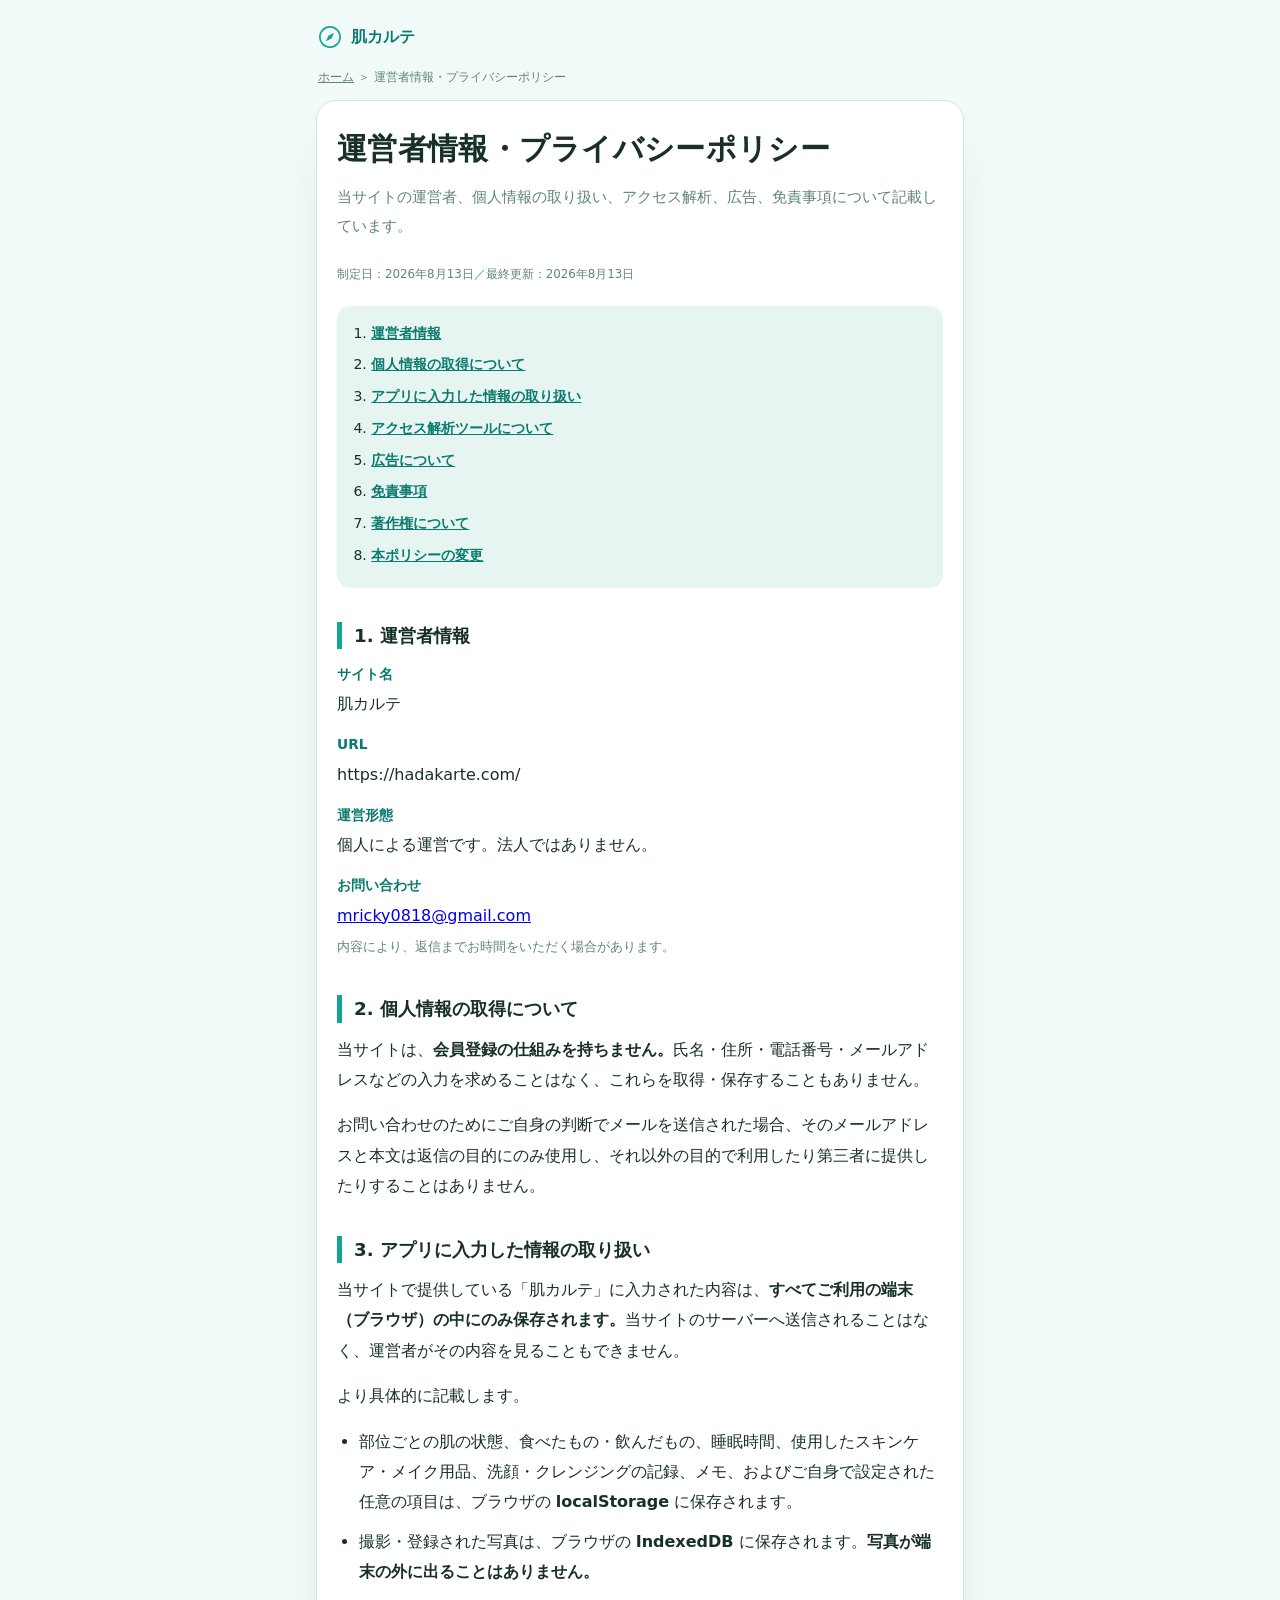
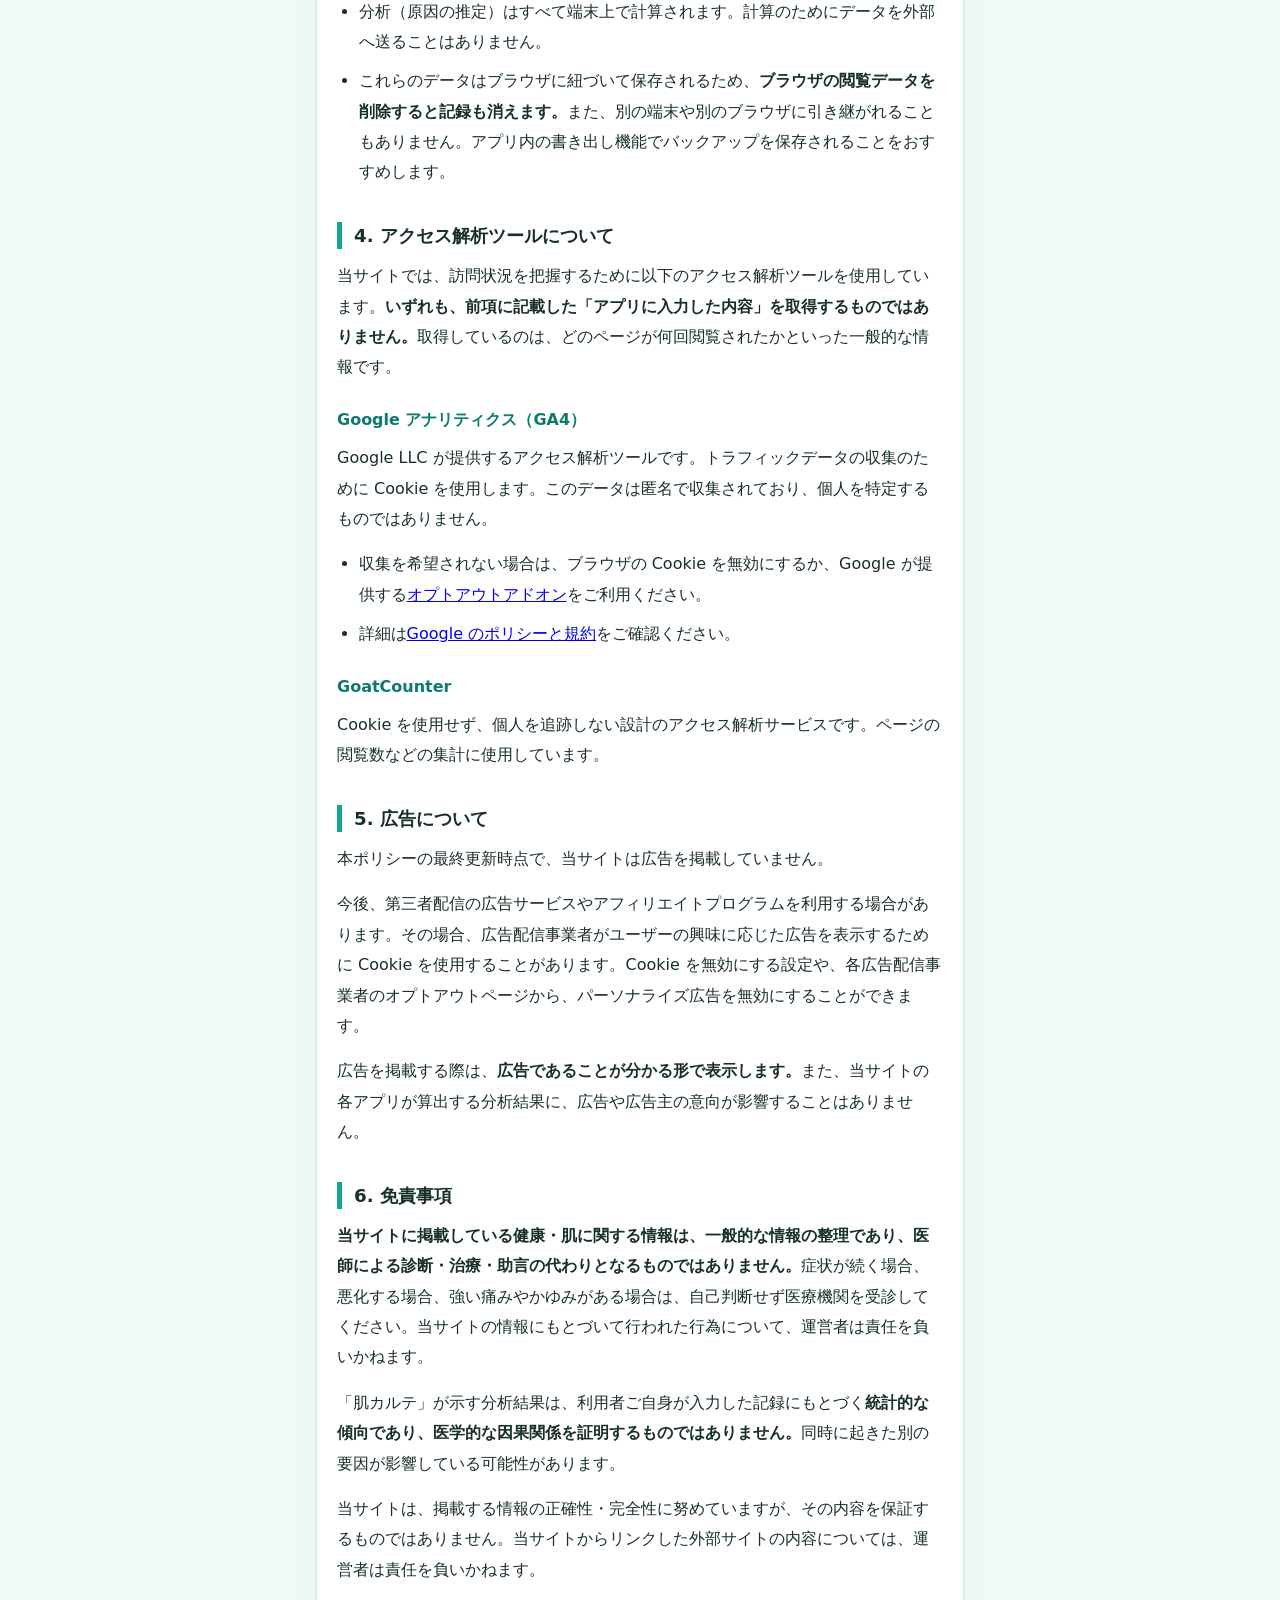
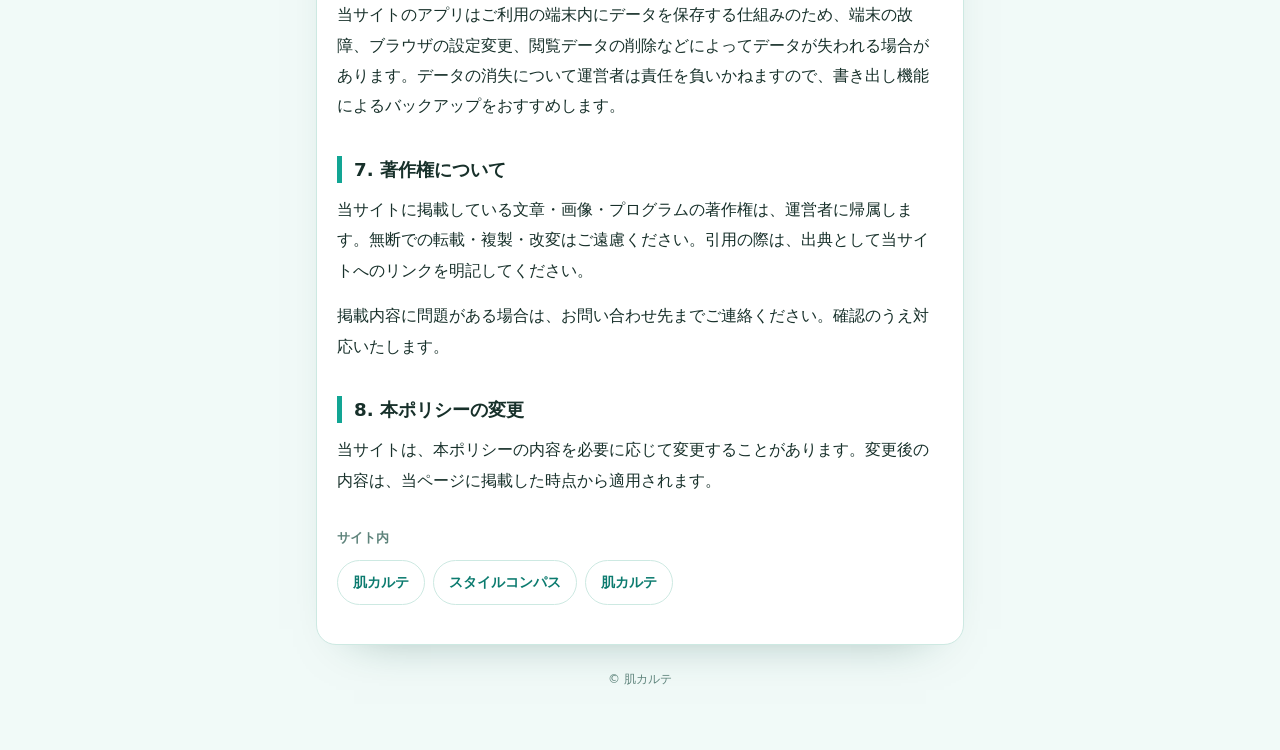
==== about/index.html @ 573bad28 "Split 肌カルテ out onto its own domain The app and its nine articles lived under fashion-app alongside t" ====
<!DOCTYPE html>
<html lang="ja">
<head>
<meta charset="UTF-8" />
<meta name="viewport" content="width=device-width, initial-scale=1.0, viewport-fit=cover" />
<title>運営者情報・プライバシーポリシー</title>
<meta name="description" content="当サイトの運営者情報、個人情報の取り扱い、アクセス解析ツールの使用、広告について、免責事項を記載しています。" />
<link rel="canonical" href="https://hadakarte.com/about/" />
<meta name="robots" content="index, follow" />
<meta name="theme-color" content="#12A594" />
<link rel="icon" href="../icon.svg" type="image/svg+xml" />
<link rel="stylesheet" href="../article.css" />
<meta property="og:type" content="website" />
<meta property="og:title" content="運営者情報・プライバシーポリシー" />
<meta property="og:url" content="https://hadakarte.com/about/" />
<meta property="og:locale" content="ja_JP" />
<script async src="https://www.googletagmanager.com/gtag/js?id=G-8C3BWE4BTF"></script>
<script>
  window.dataLayer = window.dataLayer || [];
  function gtag(){dataLayer.push(arguments);}
  gtag('js', new Date());
  gtag('config', 'G-8C3BWE4BTF');
</script>
<script data-goatcounter="https://stylecompass.goatcounter.com/count" async src="//gc.zgo.at/count.js"></script>
<style>
  dl{margin:0 0 16px;}
  dt{font-weight:800;font-size:.86rem;color:var(--accent-ink);margin-top:12px;}
  dd{margin:2px 0 0;padding-left:0;}
  .toc{background:var(--panel-2);border-radius:14px;padding:14px 16px;margin:0 0 26px;}
  .toc ol{margin:0;padding-left:1.3em;font-size:.88rem;}
  .toc li{margin-bottom:5px;}
  .toc a{color:var(--accent-ink);font-weight:700;}
  h2{scroll-margin-top:14px;}
</style>
</head>
<body>
<div class="wrap">
  <header class="brand">
    <svg viewBox="0 0 32 32" aria-hidden="true">
      <circle cx="16" cy="16" r="13.5" fill="none" stroke="currentColor" stroke-width="2.2"/>
      <path d="M21.5 10.5 L18 18 L10.5 21.5 L14 14 Z" fill="currentColor"/>
    </svg>
    <a href="../">肌カルテ</a>
  </header>
  <nav class="crumb"><a href="../">ホーム</a> ＞ 運営者情報・プライバシーポリシー</nav>

  <article>
    <h1>運営者情報・プライバシーポリシー</h1>
    <p class="lede">当サイトの運営者、個人情報の取り扱い、アクセス解析、広告、免責事項について記載しています。</p>
    <p class="updated">制定日：2026年8月13日／最終更新：2026年8月13日</p>

    <div class="toc">
      <ol>
        <li><a href="#about">運営者情報</a></li>
        <li><a href="#collect">個人情報の取得について</a></li>
        <li><a href="#local">アプリに入力した情報の取り扱い</a></li>
        <li><a href="#analytics">アクセス解析ツールについて</a></li>
        <li><a href="#ads">広告について</a></li>
        <li><a href="#disclaimer">免責事項</a></li>
        <li><a href="#copyright">著作権について</a></li>
        <li><a href="#change">本ポリシーの変更</a></li>
      </ol>
    </div>

    <h2 id="about">1. 運営者情報</h2>
    <dl>
      <dt>サイト名</dt>
      <dd>肌カルテ</dd>
      <dt>URL</dt>
      <dd>https://hadakarte.com/</dd>
      <dt>運営形態</dt>
      <dd>個人による運営です。法人ではありません。</dd>
      <dt>お問い合わせ</dt>
      <dd><span id="mail">（メールアドレスの表示にはJavaScriptが必要です）</span><br>
        <span style="font-size:.84rem;color:var(--muted)">内容により、返信までお時間をいただく場合があります。</span></dd>
    </dl>

    <h2 id="collect">2. 個人情報の取得について</h2>
    <p>当サイトは、<strong>会員登録の仕組みを持ちません。</strong>氏名・住所・電話番号・メールアドレスなどの入力を求めることはなく、これらを取得・保存することもありません。</p>
    <p>お問い合わせのためにご自身の判断でメールを送信された場合、そのメールアドレスと本文は返信の目的にのみ使用し、それ以外の目的で利用したり第三者に提供したりすることはありません。</p>

    <h2 id="local">3. アプリに入力した情報の取り扱い</h2>
    <p>当サイトで提供している「肌カルテ」に入力された内容は、<strong>すべてご利用の端末（ブラウザ）の中にのみ保存されます。</strong>当サイトのサーバーへ送信されることはなく、運営者がその内容を見ることもできません。</p>
    <p>より具体的に記載します。</p>
    <ul>
      <li>部位ごとの肌の状態、食べたもの・飲んだもの、睡眠時間、使用したスキンケア・メイク用品、洗顔・クレンジングの記録、メモ、およびご自身で設定された任意の項目は、ブラウザの <b>localStorage</b> に保存されます。</li>
      <li>撮影・登録された写真は、ブラウザの <b>IndexedDB</b> に保存されます。<strong>写真が端末の外に出ることはありません。</strong></li>
      <li>分析（原因の推定）はすべて端末上で計算されます。計算のためにデータを外部へ送ることはありません。</li>
      <li>これらのデータはブラウザに紐づいて保存されるため、<strong>ブラウザの閲覧データを削除すると記録も消えます。</strong>また、別の端末や別のブラウザに引き継がれることもありません。アプリ内の書き出し機能でバックアップを保存されることをおすすめします。</li>
    </ul>

    <h2 id="analytics">4. アクセス解析ツールについて</h2>
    <p>当サイトでは、訪問状況を把握するために以下のアクセス解析ツールを使用しています。<strong>いずれも、前項に記載した「アプリに入力した内容」を取得するものではありません。</strong>取得しているのは、どのページが何回閲覧されたかといった一般的な情報です。</p>

    <h3>Google アナリティクス（GA4）</h3>
    <p>Google LLC が提供するアクセス解析ツールです。トラフィックデータの収集のために Cookie を使用します。このデータは匿名で収集されており、個人を特定するものではありません。</p>
    <ul>
      <li>収集を希望されない場合は、ブラウザの Cookie を無効にするか、Google が提供する<a href="https://tools.google.com/dlpage/gaoptout" target="_blank" rel="noopener nofollow">オプトアウトアドオン</a>をご利用ください。</li>
      <li>詳細は<a href="https://policies.google.com/technologies/partner-sites" target="_blank" rel="noopener nofollow">Google のポリシーと規約</a>をご確認ください。</li>
    </ul>

    <h3>GoatCounter</h3>
    <p>Cookie を使用せず、個人を追跡しない設計のアクセス解析サービスです。ページの閲覧数などの集計に使用しています。</p>

    <h2 id="ads">5. 広告について</h2>
    <p>本ポリシーの最終更新時点で、当サイトは広告を掲載していません。</p>
    <p>今後、第三者配信の広告サービスやアフィリエイトプログラムを利用する場合があります。その場合、広告配信事業者がユーザーの興味に応じた広告を表示するために Cookie を使用することがあります。Cookie を無効にする設定や、各広告配信事業者のオプトアウトページから、パーソナライズ広告を無効にすることができます。</p>
    <p>広告を掲載する際は、<strong>広告であることが分かる形で表示します。</strong>また、当サイトの各アプリが算出する分析結果に、広告や広告主の意向が影響することはありません。</p>

    <h2 id="disclaimer">6. 免責事項</h2>
    <p><strong>当サイトに掲載している健康・肌に関する情報は、一般的な情報の整理であり、医師による診断・治療・助言の代わりとなるものではありません。</strong>症状が続く場合、悪化する場合、強い痛みやかゆみがある場合は、自己判断せず医療機関を受診してください。当サイトの情報にもとづいて行われた行為について、運営者は責任を負いかねます。</p>
    <p>「肌カルテ」が示す分析結果は、利用者ご自身が入力した記録にもとづく<strong>統計的な傾向であり、医学的な因果関係を証明するものではありません。</strong>同時に起きた別の要因が影響している可能性があります。</p>
    <p>当サイトは、掲載する情報の正確性・完全性に努めていますが、その内容を保証するものではありません。当サイトからリンクした外部サイトの内容については、運営者は責任を負いかねます。</p>
    <p>当サイトのアプリはご利用の端末内にデータを保存する仕組みのため、端末の故障、ブラウザの設定変更、閲覧データの削除などによってデータが失われる場合があります。データの消失について運営者は責任を負いかねますので、書き出し機能によるバックアップをおすすめします。</p>

    <h2 id="copyright">7. 著作権について</h2>
    <p>当サイトに掲載している文章・画像・プログラムの著作権は、運営者に帰属します。無断での転載・複製・改変はご遠慮ください。引用の際は、出典として当サイトへのリンクを明記してください。</p>
    <p>掲載内容に問題がある場合は、お問い合わせ先までご連絡ください。確認のうえ対応いたします。</p>

    <h2 id="change">8. 本ポリシーの変更</h2>
    <p>当サイトは、本ポリシーの内容を必要に応じて変更することがあります。変更後の内容は、当ページに掲載した時点から適用されます。</p>

    <div class="more" style="margin-top:30px">
      <p class="t">サイト内</p>
      <ul>
        <li><a href="../">肌カルテ</a></li>
        <li><a href="https://mricky0818-maker.github.io/fashion-app/shindan/">スタイルコンパス</a></li>
        <li><a href="../">肌カルテ</a></li>
      </ul>
    </div>
  </article>

  <p class="site-foot">© 肌カルテ</p>
</div>

<script>
(function(){
  // メールアドレスは収集ロボット対策のため組み立てて表示します
  var u = 'mricky0818', d = 'gmail', t = 'com';
  var el = document.getElementById('mail');
  if (!el) return;
  el.textContent = '';
  var a = document.createElement('a');
  a.href = 'mailto:' + u + '@' + d + '.' + t;
  a.textContent = u + '@' + d + '.' + t;
  el.appendChild(a);
})();
</script>
</body>
</html>
---- article.css ----
:root{
  --ground:#F1FAF8; --panel:#FFFFFF; --panel-2:#E6F5F1; --ink:#17302A; --muted:#5F847C;
  --line:#CDE9E2; --accent:#12A594; --accent-ink:#0C7B6F; --accent-soft:#D6F3ED;
  --plum:#7C5CD6; --plum-soft:#EDE6FF; --warn:#C8552F; --warn-soft:#FBE6DC;
  --sans:"Hiragino Maru Gothic ProN","Hiragino Maru Gothic Pro",YuGothic,"Yu Gothic","M PLUS Rounded 1c",Meiryo,system-ui,sans-serif;
  --shadow:0 22px 50px -38px rgba(10,70,60,.5);
}
@media (prefers-color-scheme:dark){:root{
  --ground:#0E1A18; --panel:#172724; --panel-2:#1F332E; --ink:#E6F4F0; --muted:#93B2AA;
  --line:#284039; --accent:#2ED3BE; --accent-ink:#63E5D2; --accent-soft:#1B3B36;
  --plum:#A98BF0; --plum-soft:#2A2145; --warn:#FF9068; --warn-soft:#3A241C;
  --shadow:0 22px 50px -38px rgba(0,0,0,.85);
}}
*{box-sizing:border-box;}
html,body{margin:0;}
body{background:var(--ground);color:var(--ink);font-family:var(--sans);line-height:1.9;
  -webkit-font-smoothing:antialiased;font-feature-settings:"palt" 1;}
.wrap{max-width:680px;margin:0 auto;padding:14px 16px 40px;}

.brand{display:flex;align-items:center;gap:9px;padding:8px 2px 14px;}
.brand svg{width:24px;height:24px;flex:none;color:var(--accent);}
.brand a{font-size:.98rem;font-weight:800;color:var(--accent-ink);text-decoration:none;}
.crumb{font-size:.74rem;color:var(--muted);padding:0 2px 12px;}
.crumb a{color:var(--muted);}

article{background:var(--panel);border:1px solid var(--line);border-radius:20px;
  padding:26px 20px 30px;box-shadow:var(--shadow);}
h1{font-size:clamp(1.42rem,5.2vw,1.9rem);line-height:1.45;margin:0 0 12px;text-wrap:balance;letter-spacing:.01em;}
.lede{color:var(--muted);font-size:.95rem;margin:0 0 22px;}
h2{font-size:1.14rem;line-height:1.5;margin:34px 0 12px;padding-left:12px;
  border-left:5px solid var(--accent);text-wrap:balance;}
h3{font-size:1rem;margin:22px 0 8px;color:var(--accent-ink);}
p{margin:0 0 15px;}
strong{font-weight:800;}
ul,ol{margin:0 0 16px;padding-left:1.35em;}
li{margin-bottom:9px;}
.updated{font-size:.74rem;color:var(--muted);margin:0 0 20px;}

.note{background:var(--panel-2);border-radius:14px;padding:14px 16px;margin:0 0 18px;font-size:.9rem;}
.note.warn{background:var(--warn-soft);}
.note.warn b{color:var(--warn);}
.note p:last-child{margin-bottom:0;}
.note .t{font-weight:800;margin:0 0 6px;}

.truth{border:1.5px solid var(--line);border-radius:15px;overflow:hidden;margin:0 0 18px;}
.truth .row{display:grid;grid-template-columns:1fr;gap:2px;padding:13px 15px;border-bottom:1px solid var(--line);}
.truth .row:last-child{border-bottom:0;}
.truth .claim{font-weight:800;font-size:.94rem;}
.truth .verdict{font-size:.78rem;font-weight:800;}
.truth .v-yes{color:var(--accent-ink);} .truth .v-maybe{color:#B98A2E;} .truth .v-no{color:var(--warn);}
.truth .why{font-size:.86rem;color:var(--muted);line-height:1.75;}

.cta{background:linear-gradient(135deg,var(--accent-soft),var(--panel-2));
  border:1.5px solid var(--accent);border-radius:18px;padding:20px 18px;margin:30px 0 6px;}
.cta h2{border:0;padding:0;margin:0 0 8px;font-size:1.08rem;}
.cta p{font-size:.9rem;color:var(--muted);margin:0 0 14px;}
.btn{display:block;text-align:center;text-decoration:none;font-weight:800;font-size:1rem;
  background:var(--accent);color:#fff;border-radius:999px;padding:14px 20px;
  box-shadow:0 12px 24px -14px rgba(18,165,148,.8);transition:transform .12s ease,filter .12s ease;}
.btn:hover{transform:translateY(-2px);filter:brightness(1.06);}

.more{margin:26px 0 0;}
.more .t{font-size:.8rem;font-weight:800;color:var(--muted);margin:0 0 10px;}
.more ul{list-style:none;padding:0;margin:0;display:flex;flex-wrap:wrap;gap:8px;}
.more a{display:inline-block;font-size:.86rem;font-weight:700;text-decoration:none;
  color:var(--accent-ink);background:var(--panel);border:1.5px solid var(--line);
  border-radius:999px;padding:8px 15px;}
.more a:hover{border-color:var(--accent);}

.site-foot{text-align:center;font-size:.75rem;color:var(--muted);padding:22px 0 4px;line-height:2;}
.site-foot a{color:var(--accent-ink);font-weight:700;}
a:focus-visible,.btn:focus-visible{outline:2.5px solid var(--accent);outline-offset:2px;}
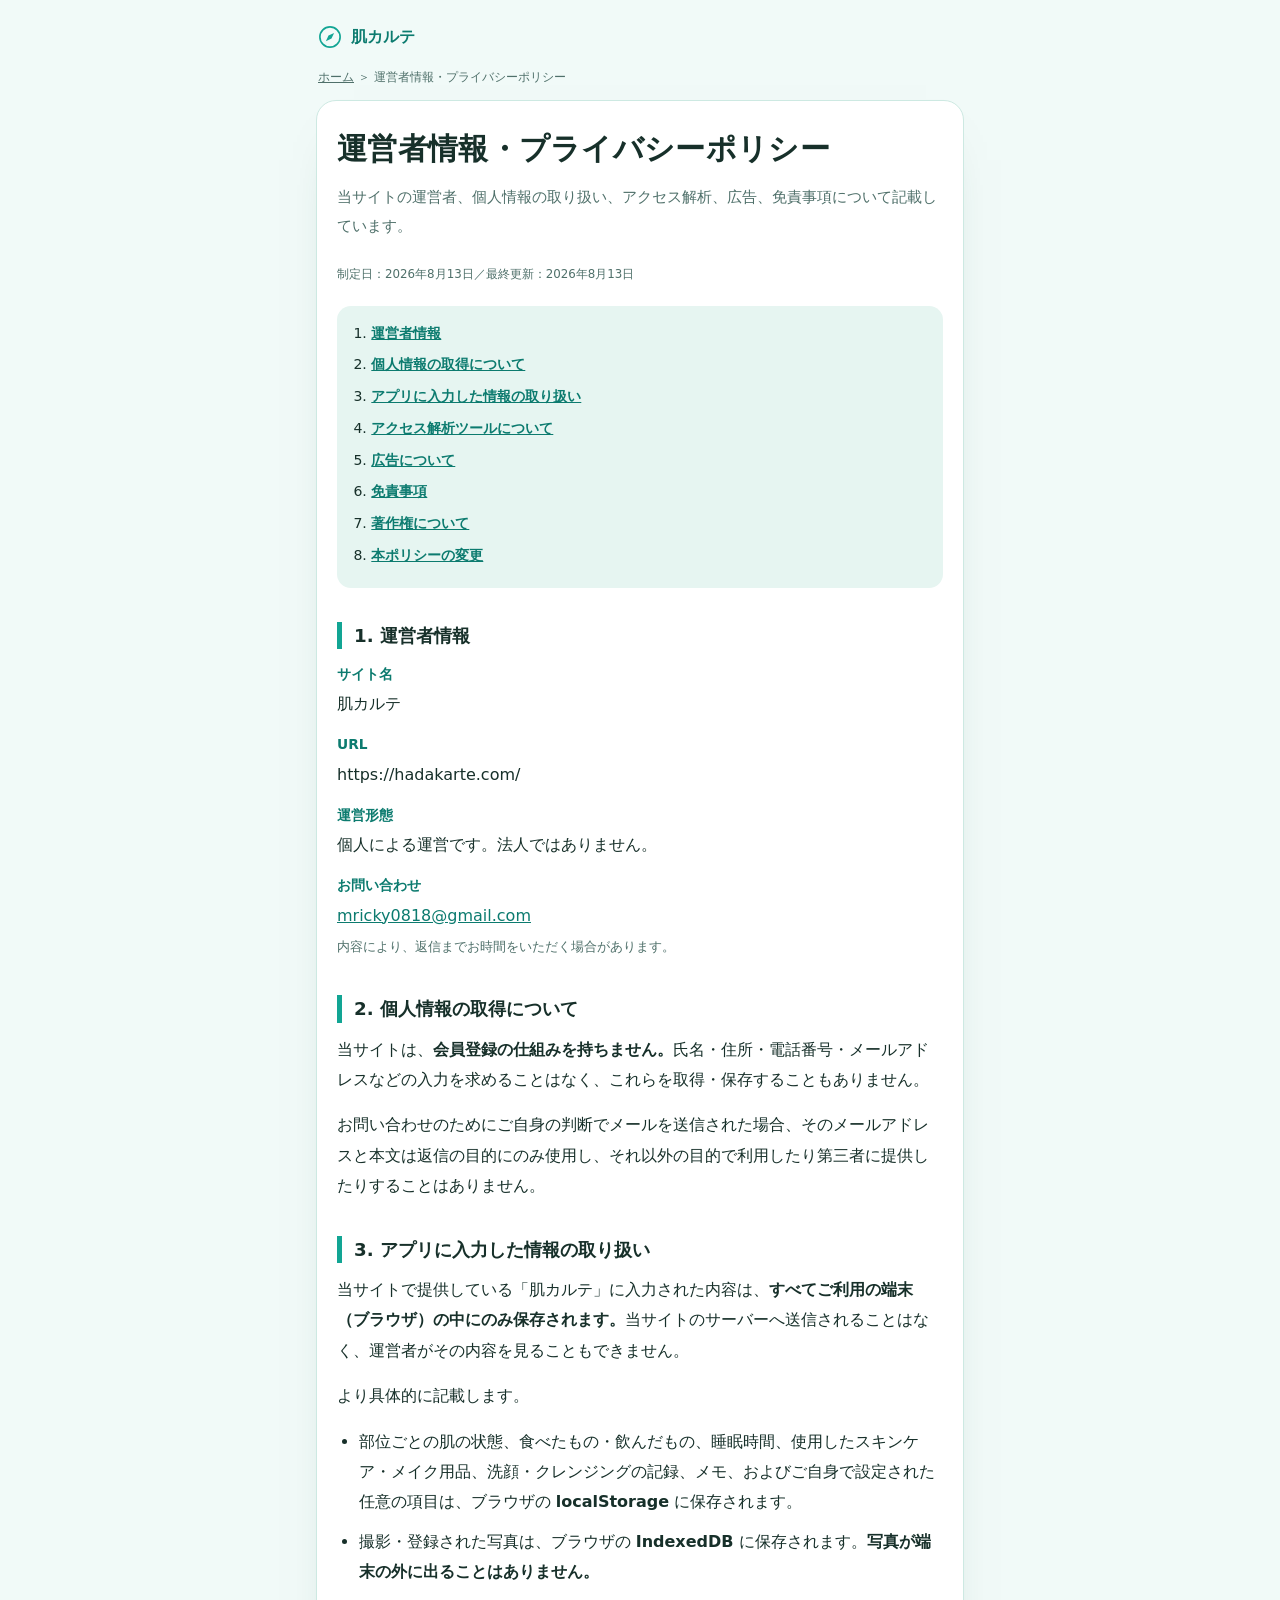
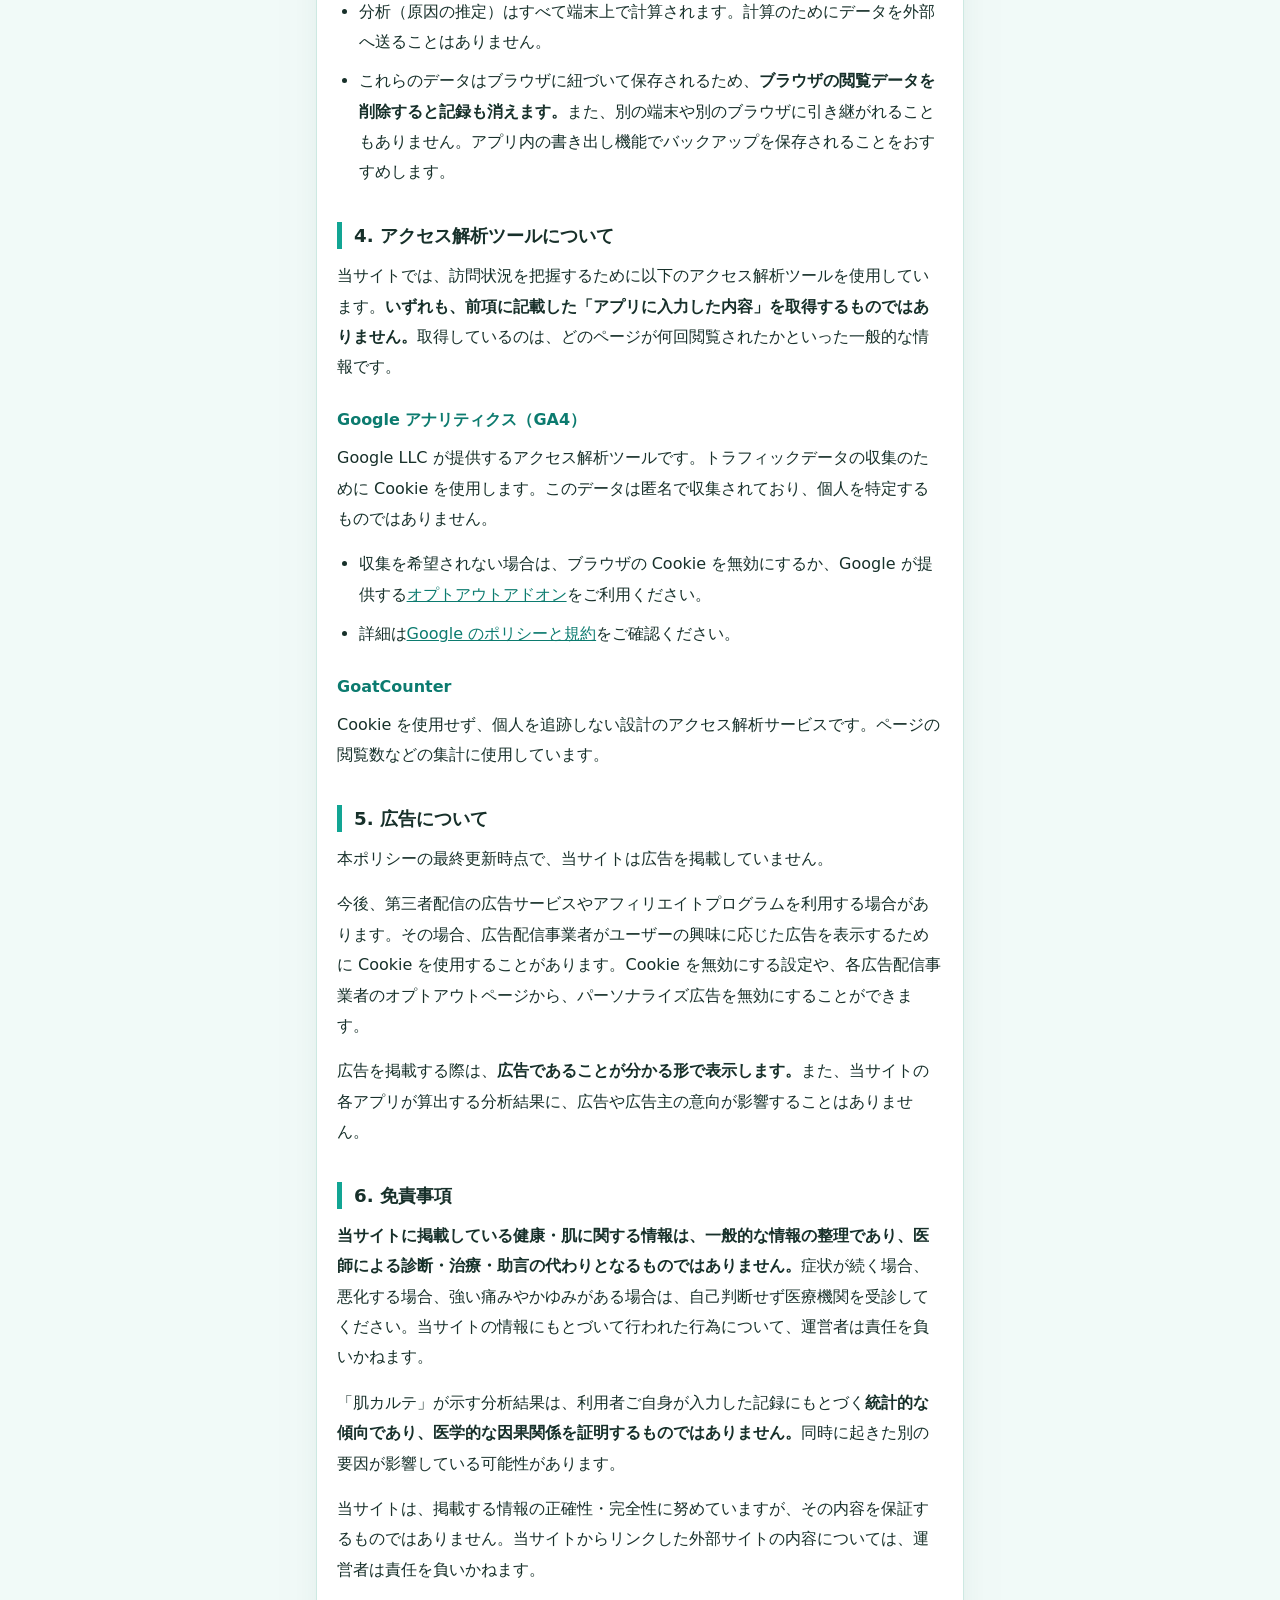
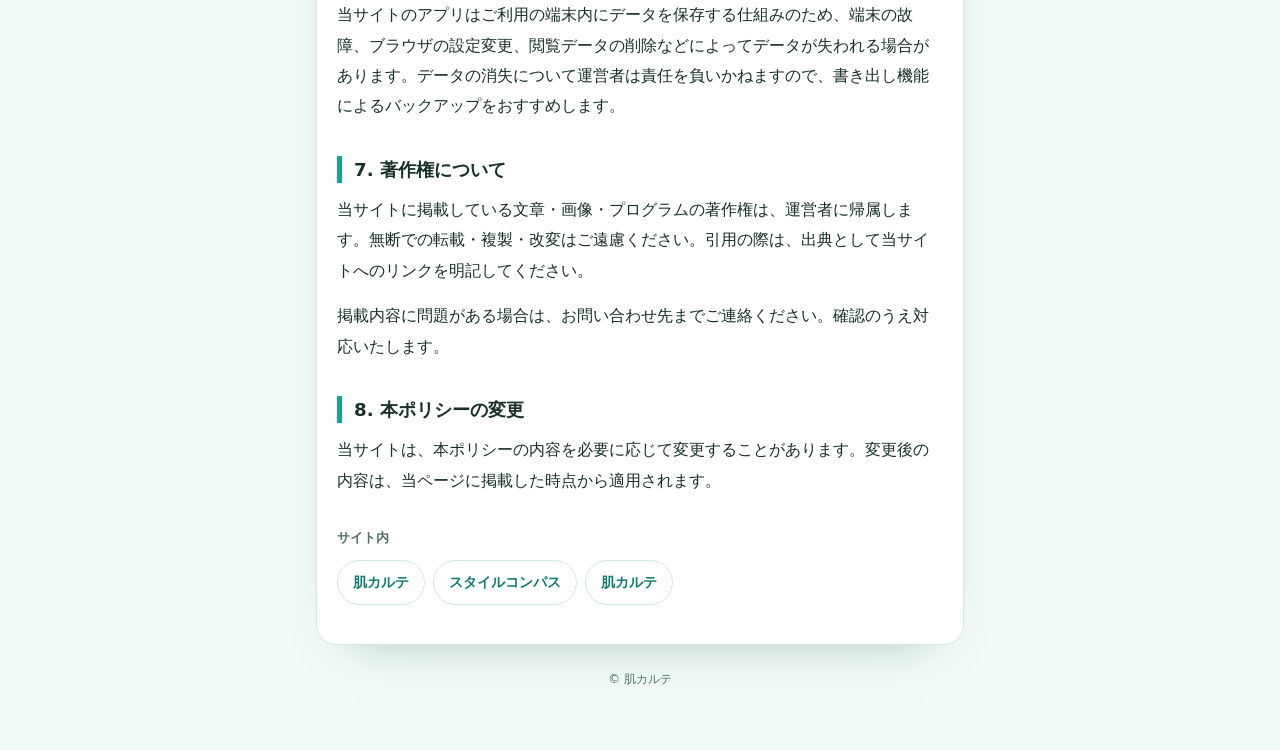
==== commit ad19eb59: "Honour the skipgc flag for GA4 too, so our own visits stop polluting 母数が小さいうちは、自分たちの確認アクセスが混ざるだけで数字が" ====
--- a/about/index.html
+++ b/about/index.html
@@ -14,12 +14,23 @@
 <meta property="og:title" content="運営者情報・プライバシーポリシー" />
 <meta property="og:url" content="https://hadakarte.com/about/" />
 <meta property="og:locale" content="ja_JP" />
+<script>
+  /* 計測から外すもの。母数が小さいうちは、自分の確認アクセスが混ざるだけで数字が読めなくなる。
+     ① 自動操作のブラウザ（検証用・JSを実行するクローラー）
+     ② #toggle-goatcounter を一度開いた端末（GoatCounter 公式の除外。localStorage に残る）
+     自分の端末を外すには https://hadakarte.com#toggle-goatcounter を開くこと（スマホ・PCそれぞれで）。*/
+  var noCount = false;
+  try {
+    noCount = navigator.webdriver === true || localStorage.getItem('skipgc') === 't';
+  } catch (e) {}
+  if (noCount) window.goatcounter = { no_onload: true, no_events: true };
+</script>
 <script async src="https://www.googletagmanager.com/gtag/js?id=G-8C3BWE4BTF"></script>
 <script>
   window.dataLayer = window.dataLayer || [];
   function gtag(){dataLayer.push(arguments);}
   gtag('js', new Date());
-  gtag('config', 'G-8C3BWE4BTF');
+  if (!noCount) gtag('config', 'G-8C3BWE4BTF');
 </script>
 <script data-goatcounter="https://stylecompass.goatcounter.com/count" async src="//gc.zgo.at/count.js"></script>
 <style>
--- a/article.css
+++ b/article.css
@@ -1,15 +1,22 @@
 :root{
-  --ground:#F1FAF8; --panel:#FFFFFF; --panel-2:#E6F5F1; --ink:#17302A; --muted:#5F847C;
+  /* muted / warn / maybe は WCAG AA（4.5:1）を満たす濃さ。薄くするなら測り直すこと。
+     もとの #5F847C は白地で 4.19:1、#B98A2E は 3.12:1 しかなかった。 */
+  --ground:#F1FAF8; --panel:#FFFFFF; --panel-2:#E6F5F1; --ink:#17302A; --muted:#4F706A;
+  --maybe:#8A6410;
   --line:#CDE9E2; --accent:#12A594; --accent-ink:#0C7B6F; --accent-soft:#D6F3ED;
-  --plum:#7C5CD6; --plum-soft:#EDE6FF; --warn:#C8552F; --warn-soft:#FBE6DC;
+  --plum:#7C5CD6; --plum-soft:#EDE6FF; --warn:#A8401F; --warn-soft:#FBE6DC;
   --sans:"Hiragino Maru Gothic ProN","Hiragino Maru Gothic Pro",YuGothic,"Yu Gothic","M PLUS Rounded 1c",Meiryo,system-ui,sans-serif;
   --shadow:0 22px 50px -38px rgba(10,70,60,.5);
+  /* --accent の上に白文字だと 3.07:1 しか出ない。ボタンは専用の組で持つ */
+  --btn-bg:#0C7B6F; --btn-ink:#FFFFFF;
 }
 @media (prefers-color-scheme:dark){:root{
   --ground:#0E1A18; --panel:#172724; --panel-2:#1F332E; --ink:#E6F4F0; --muted:#93B2AA;
   --line:#284039; --accent:#2ED3BE; --accent-ink:#63E5D2; --accent-soft:#1B3B36;
-  --plum:#A98BF0; --plum-soft:#2A2145; --warn:#FF9068; --warn-soft:#3A241C;
+  --plum:#A98BF0; --plum-soft:#2A2145; --warn:#FF9068; --warn-soft:#3A241C; --maybe:#E0B44E;
   --shadow:0 22px 50px -38px rgba(0,0,0,.85);
+  /* 暗いテーマの --accent は明るいので、文字のほうを濃くする（白だと 1.88:1） */
+  --btn-bg:#2ED3BE; --btn-ink:#06231F;
 }}
 *{box-sizing:border-box;}
 html,body{margin:0;}
@@ -20,6 +27,9 @@
 .brand{display:flex;align-items:center;gap:9px;padding:8px 2px 14px;}
 .brand svg{width:24px;height:24px;flex:none;color:var(--accent);}
 .brand a{font-size:.98rem;font-weight:800;color:var(--accent-ink);text-decoration:none;}
+/* 本文中のリンクは色を指定しないとブラウザ既定の青になる。
+   暗いテーマの地に対して 1.65:1 で、ほぼ読めなかった。 */
+a{color:var(--accent-ink);}
 .crumb{font-size:.74rem;color:var(--muted);padding:0 2px 12px;}
 .crumb a{color:var(--muted);}
 
@@ -47,15 +57,26 @@
 .truth .row:last-child{border-bottom:0;}
 .truth .claim{font-weight:800;font-size:.94rem;}
 .truth .verdict{font-size:.78rem;font-weight:800;}
-.truth .v-yes{color:var(--accent-ink);} .truth .v-maybe{color:#B98A2E;} .truth .v-no{color:var(--warn);}
+.truth .v-yes{color:var(--accent-ink);} .truth .v-maybe{color:var(--maybe);} .truth .v-no{color:var(--warn);}
 .truth .why{font-size:.86rem;color:var(--muted);line-height:1.75;}
+
+/* 数字の表。狭い画面では表だけ横スクロールさせ、本文は折り返さない */
+.tw{overflow-x:auto;margin:0 0 18px;-webkit-overflow-scrolling:touch;}
+table{border-collapse:collapse;width:100%;min-width:340px;font-size:.88rem;}
+th,td{padding:9px 11px;text-align:right;border-bottom:1px solid var(--line);white-space:nowrap;}
+th:first-child,td:first-child{text-align:left;}
+thead th{font-size:.78rem;color:var(--muted);font-weight:800;border-bottom:1.5px solid var(--line);}
+tbody tr:last-child td{border-bottom:0;}
+td b{font-weight:800;color:var(--accent-ink);}
+td .bad{font-weight:800;color:var(--warn);}
+caption{caption-side:bottom;font-size:.76rem;color:var(--muted);text-align:left;padding-top:9px;line-height:1.7;}
 
 .cta{background:linear-gradient(135deg,var(--accent-soft),var(--panel-2));
   border:1.5px solid var(--accent);border-radius:18px;padding:20px 18px;margin:30px 0 6px;}
 .cta h2{border:0;padding:0;margin:0 0 8px;font-size:1.08rem;}
 .cta p{font-size:.9rem;color:var(--muted);margin:0 0 14px;}
 .btn{display:block;text-align:center;text-decoration:none;font-weight:800;font-size:1rem;
-  background:var(--accent);color:#fff;border-radius:999px;padding:14px 20px;
+  background:var(--btn-bg);color:var(--btn-ink);border-radius:999px;padding:14px 20px;
   box-shadow:0 12px 24px -14px rgba(18,165,148,.8);transition:transform .12s ease,filter .12s ease;}
 .btn:hover{transform:translateY(-2px);filter:brightness(1.06);}
 
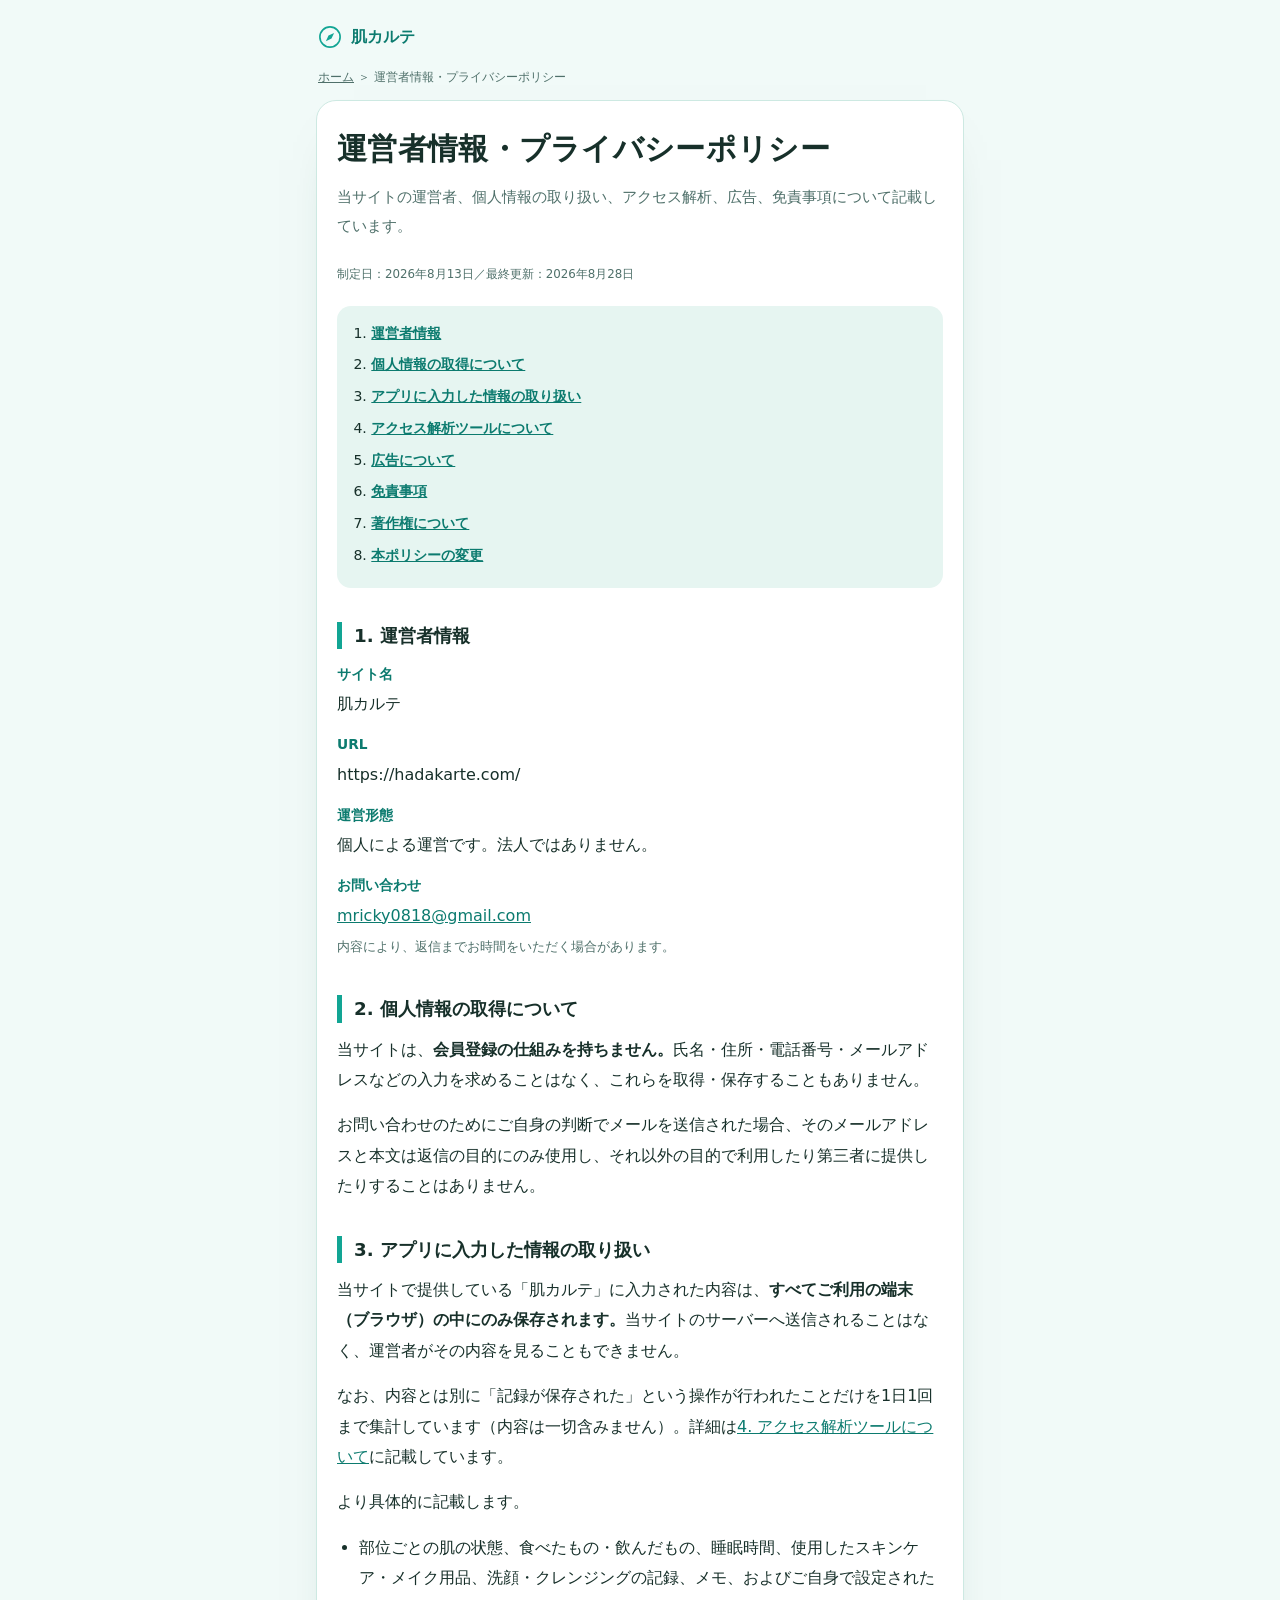
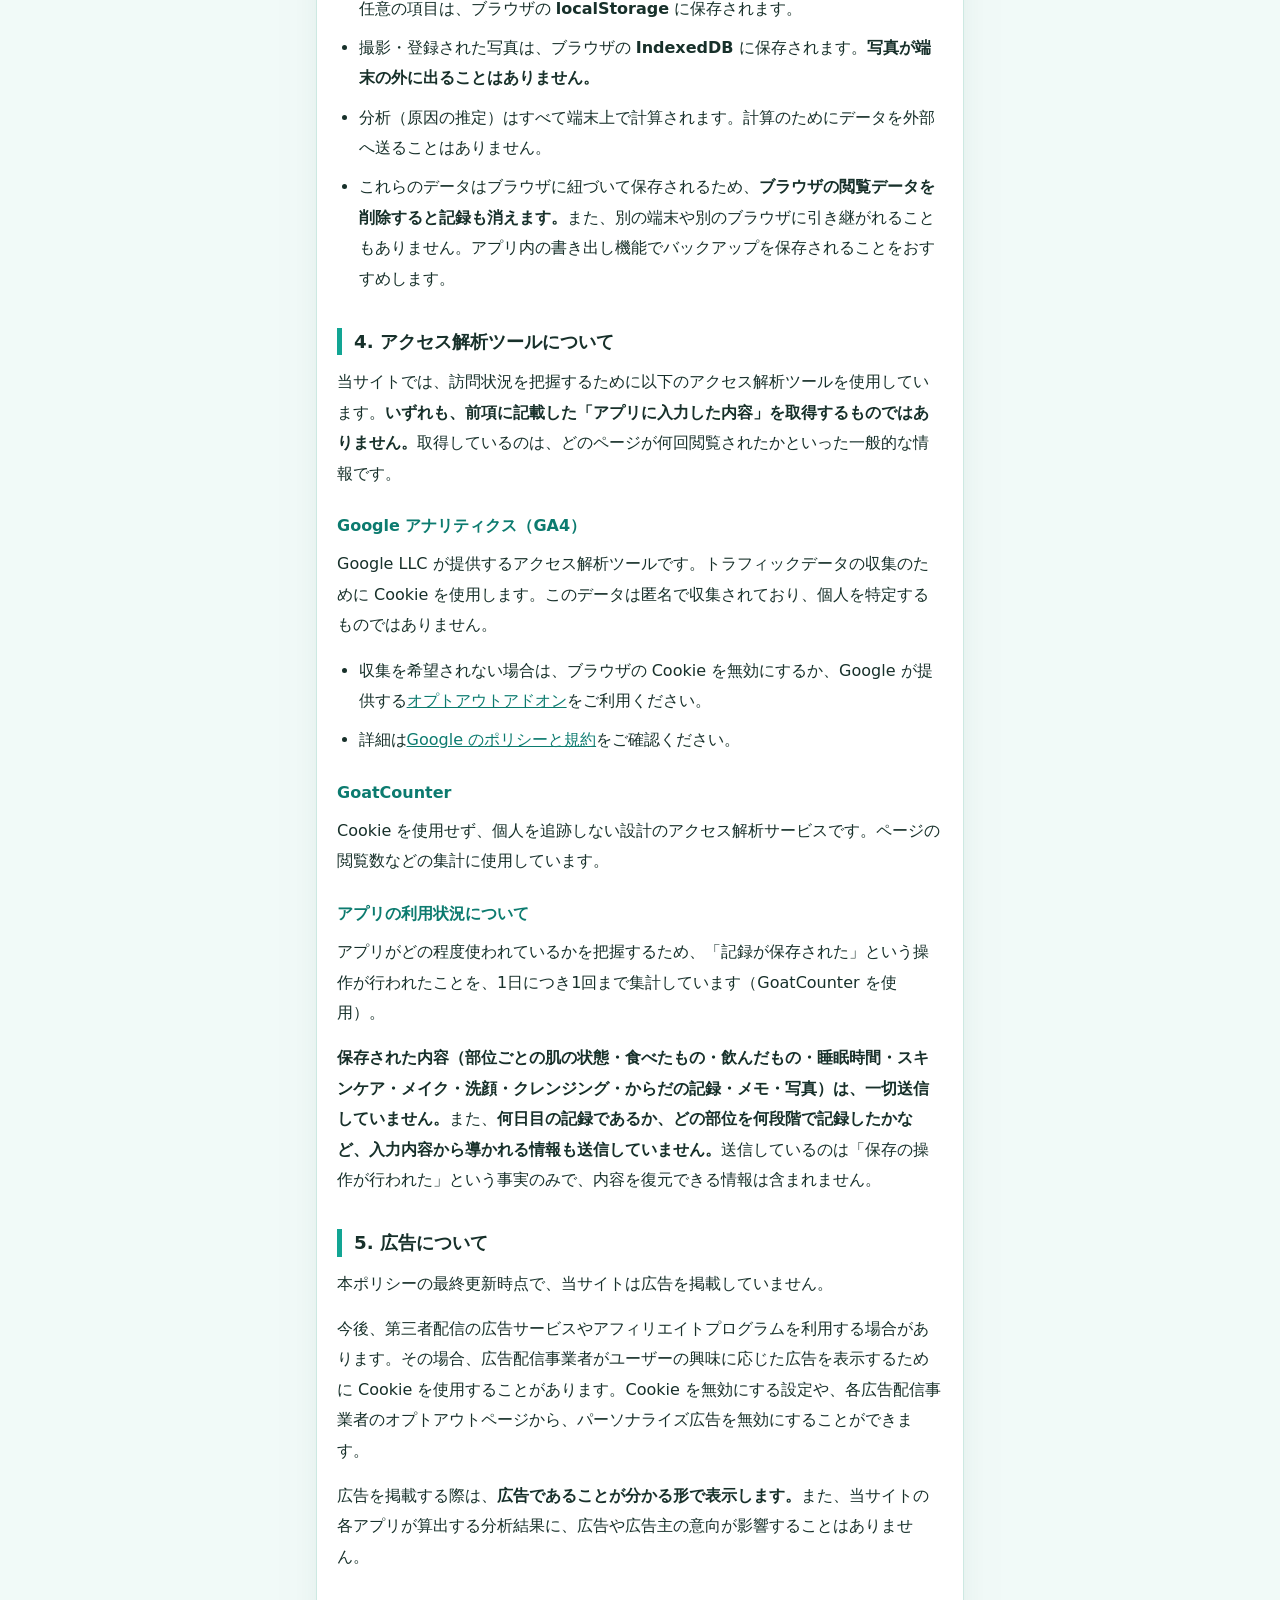
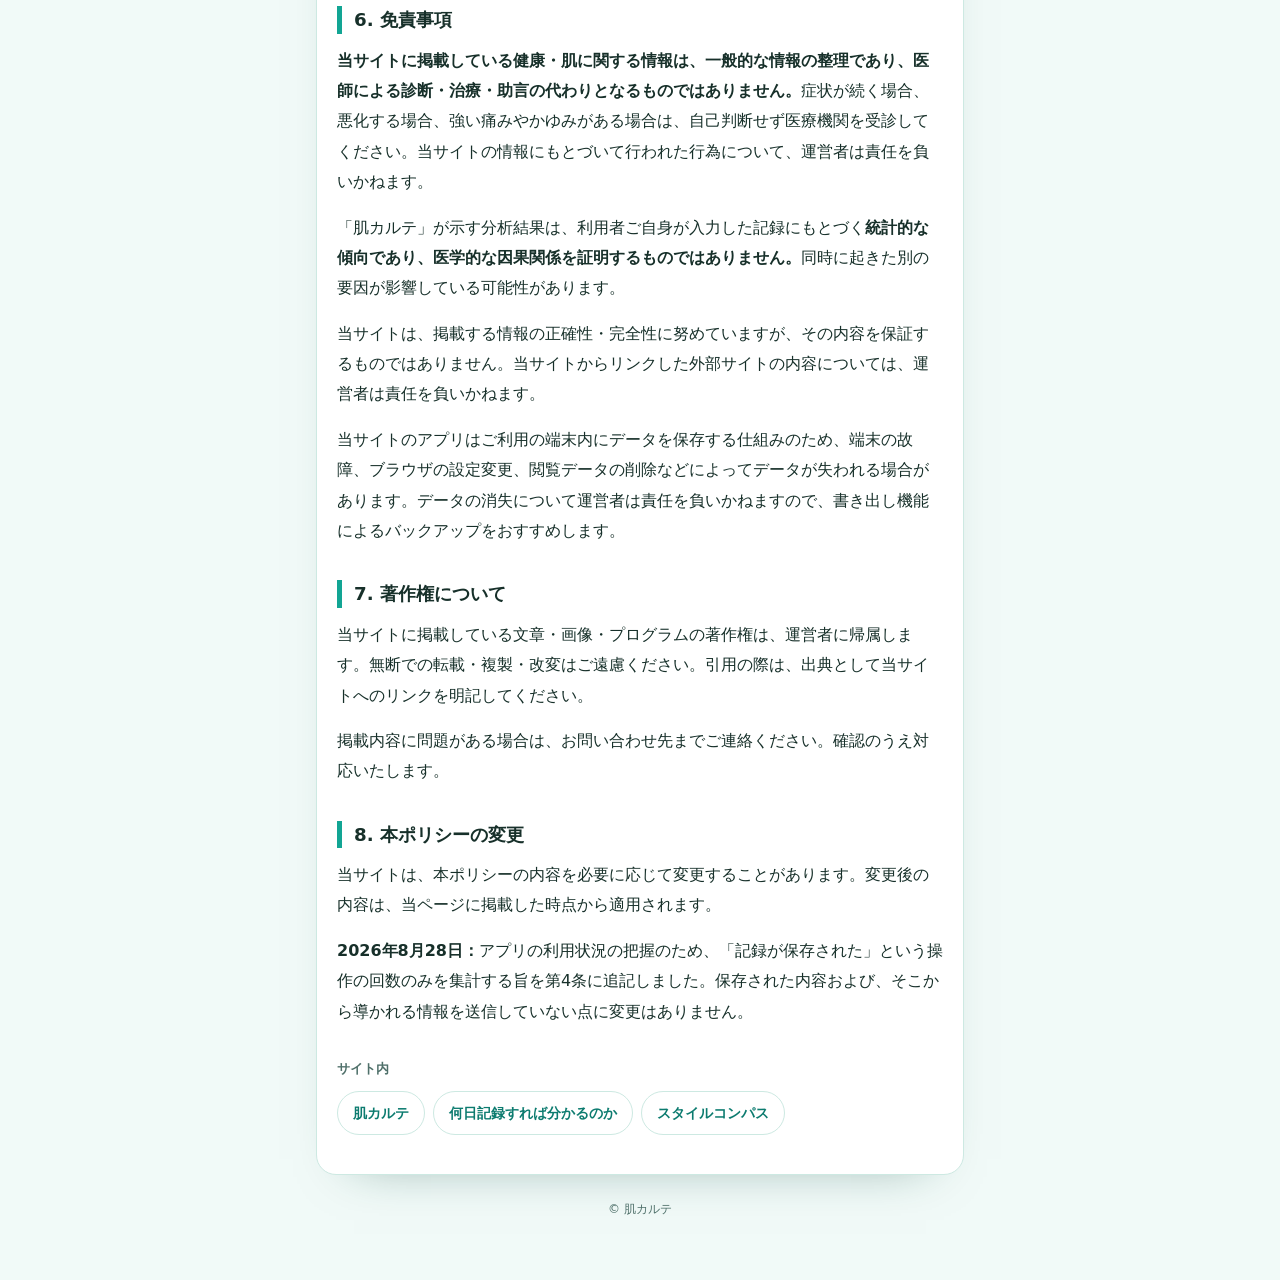
==== commit dd3c85ee: "Count that a record was saved, once a day, with no content attached いま完全に見えていないのが「来た人のうち何割が記録を始めるか」と" ====
--- a/about/index.html
+++ b/about/index.html
@@ -18,10 +18,14 @@
   /* 計測から外すもの。母数が小さいうちは、自分の確認アクセスが混ざるだけで数字が読めなくなる。
      ① 自動操作のブラウザ（検証用・JSを実行するクローラー）
      ② #toggle-goatcounter を一度開いた端末（GoatCounter 公式の除外。localStorage に残る）
+     ③ 本番ドメイン以外（localhost / 127.0.0.1 / file:// など、手元の確認用）
+        ③を入れる前は GA4 の表示回数の約26%が localhost だった（2026-08-20 実測）。
      自分の端末を外すには https://hadakarte.com#toggle-goatcounter を開くこと（スマホ・PCそれぞれで）。*/
   var noCount = false;
   try {
-    noCount = navigator.webdriver === true || localStorage.getItem('skipgc') === 't';
+    noCount = (location.hostname !== 'hadakarte.com')
+           || navigator.webdriver === true
+           || localStorage.getItem('skipgc') === 't';
   } catch (e) {}
   if (noCount) window.goatcounter = { no_onload: true, no_events: true };
 </script>
@@ -58,7 +62,7 @@
   <article>
     <h1>運営者情報・プライバシーポリシー</h1>
     <p class="lede">当サイトの運営者、個人情報の取り扱い、アクセス解析、広告、免責事項について記載しています。</p>
-    <p class="updated">制定日：2026年8月13日／最終更新：2026年8月13日</p>
+    <p class="updated">制定日：2026年8月13日／最終更新：2026年8月28日</p>
 
     <div class="toc">
       <ol>
@@ -92,6 +96,7 @@
 
     <h2 id="local">3. アプリに入力した情報の取り扱い</h2>
     <p>当サイトで提供している「肌カルテ」に入力された内容は、<strong>すべてご利用の端末（ブラウザ）の中にのみ保存されます。</strong>当サイトのサーバーへ送信されることはなく、運営者がその内容を見ることもできません。</p>
+    <p>なお、内容とは別に「記録が保存された」という操作が行われたことだけを1日1回まで集計しています（内容は一切含みません）。詳細は<a href="#analytics">4. アクセス解析ツールについて</a>に記載しています。</p>
     <p>より具体的に記載します。</p>
     <ul>
       <li>部位ごとの肌の状態、食べたもの・飲んだもの、睡眠時間、使用したスキンケア・メイク用品、洗顔・クレンジングの記録、メモ、およびご自身で設定された任意の項目は、ブラウザの <b>localStorage</b> に保存されます。</li>
@@ -113,6 +118,10 @@
     <h3>GoatCounter</h3>
     <p>Cookie を使用せず、個人を追跡しない設計のアクセス解析サービスです。ページの閲覧数などの集計に使用しています。</p>
 
+    <h3>アプリの利用状況について</h3>
+    <p>アプリがどの程度使われているかを把握するため、「記録が保存された」という操作が行われたことを、1日につき1回まで集計しています（GoatCounter を使用）。</p>
+    <p><strong>保存された内容（部位ごとの肌の状態・食べたもの・飲んだもの・睡眠時間・スキンケア・メイク・洗顔・クレンジング・からだの記録・メモ・写真）は、一切送信していません。</strong>また、<strong>何日目の記録であるか、どの部位を何段階で記録したかなど、入力内容から導かれる情報も送信していません。</strong>送信しているのは「保存の操作が行われた」という事実のみで、内容を復元できる情報は含まれません。</p>
+
     <h2 id="ads">5. 広告について</h2>
     <p>本ポリシーの最終更新時点で、当サイトは広告を掲載していません。</p>
     <p>今後、第三者配信の広告サービスやアフィリエイトプログラムを利用する場合があります。その場合、広告配信事業者がユーザーの興味に応じた広告を表示するために Cookie を使用することがあります。Cookie を無効にする設定や、各広告配信事業者のオプトアウトページから、パーソナライズ広告を無効にすることができます。</p>
@@ -130,13 +139,14 @@
 
     <h2 id="change">8. 本ポリシーの変更</h2>
     <p>当サイトは、本ポリシーの内容を必要に応じて変更することがあります。変更後の内容は、当ページに掲載した時点から適用されます。</p>
+    <p class="sub"><b>2026年8月28日：</b>アプリの利用状況の把握のため、「記録が保存された」という操作の回数のみを集計する旨を第4条に追記しました。保存された内容および、そこから導かれる情報を送信していない点に変更はありません。</p>
 
     <div class="more" style="margin-top:30px">
       <p class="t">サイト内</p>
       <ul>
         <li><a href="../">肌カルテ</a></li>
+        <li><a href="../nannichi/">何日記録すれば分かるのか</a></li>
         <li><a href="https://mricky0818-maker.github.io/fashion-app/shindan/">スタイルコンパス</a></li>
-        <li><a href="../">肌カルテ</a></li>
       </ul>
     </div>
   </article>
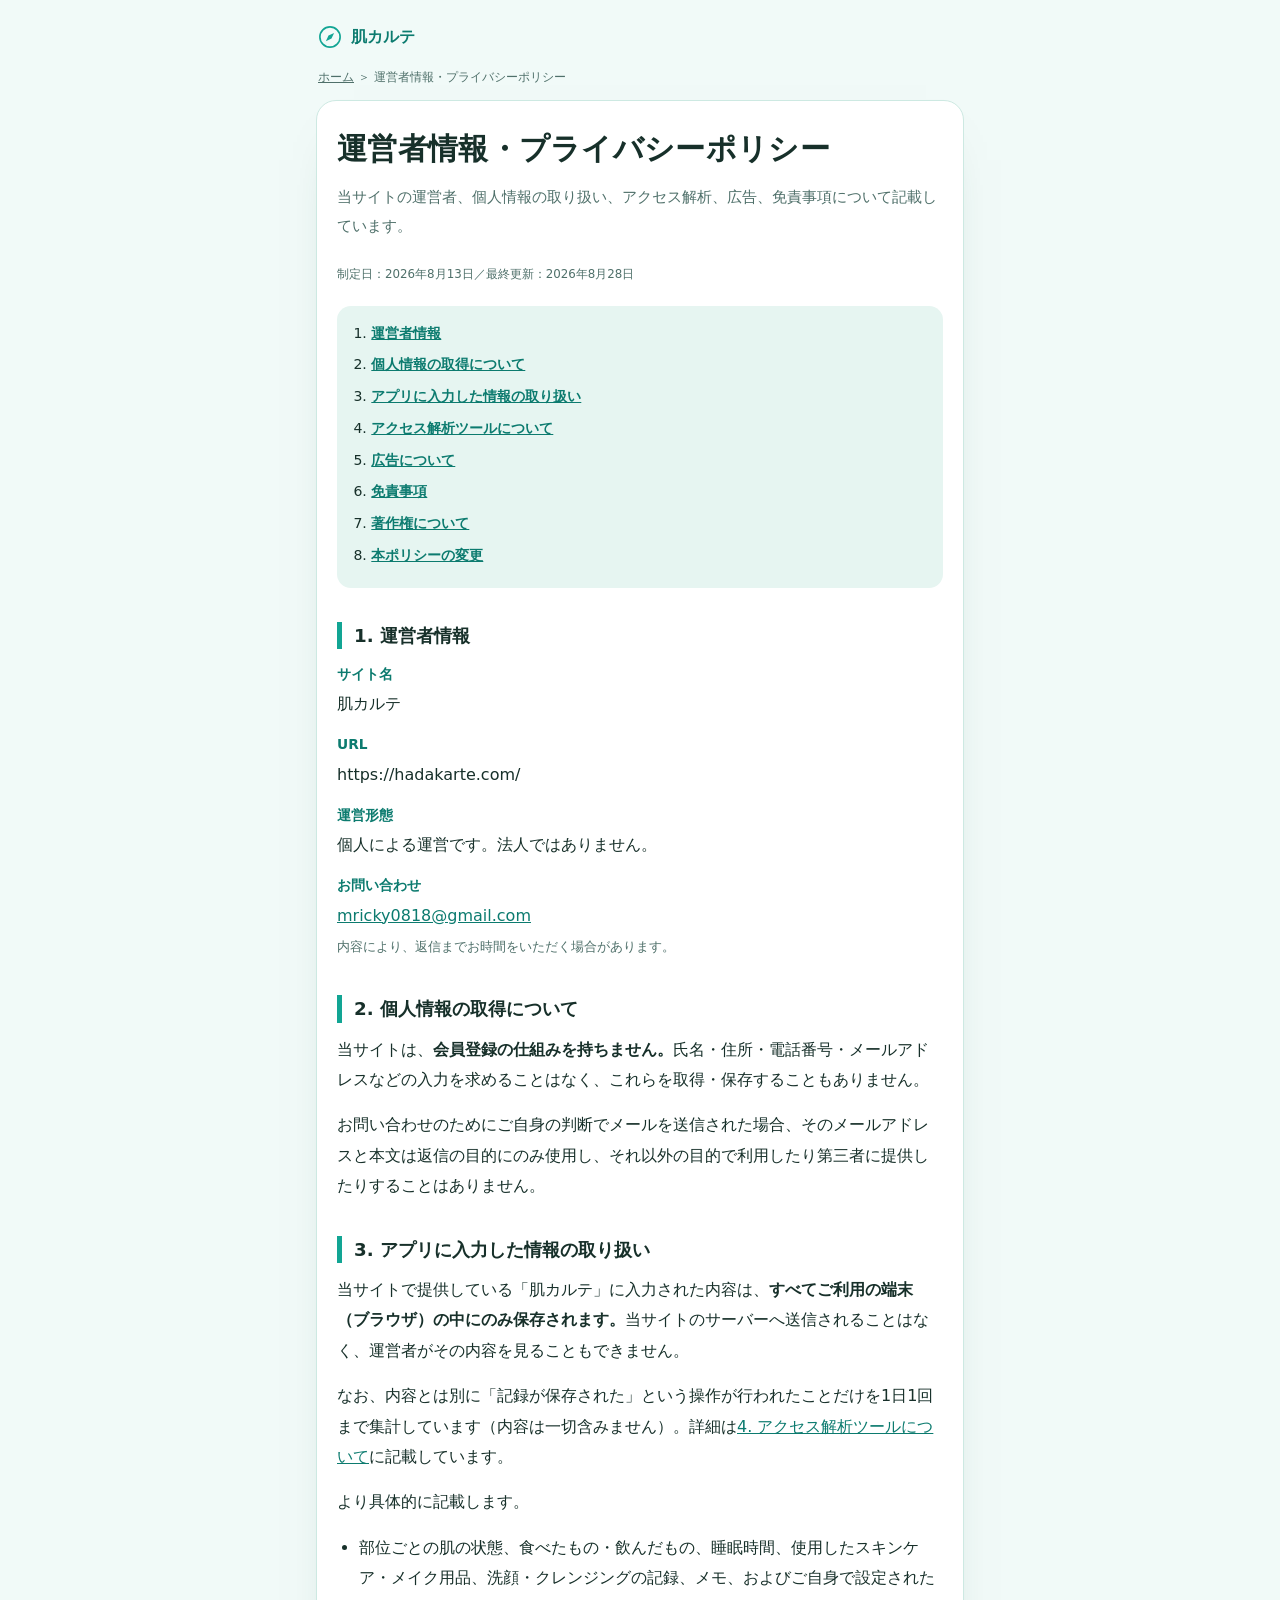
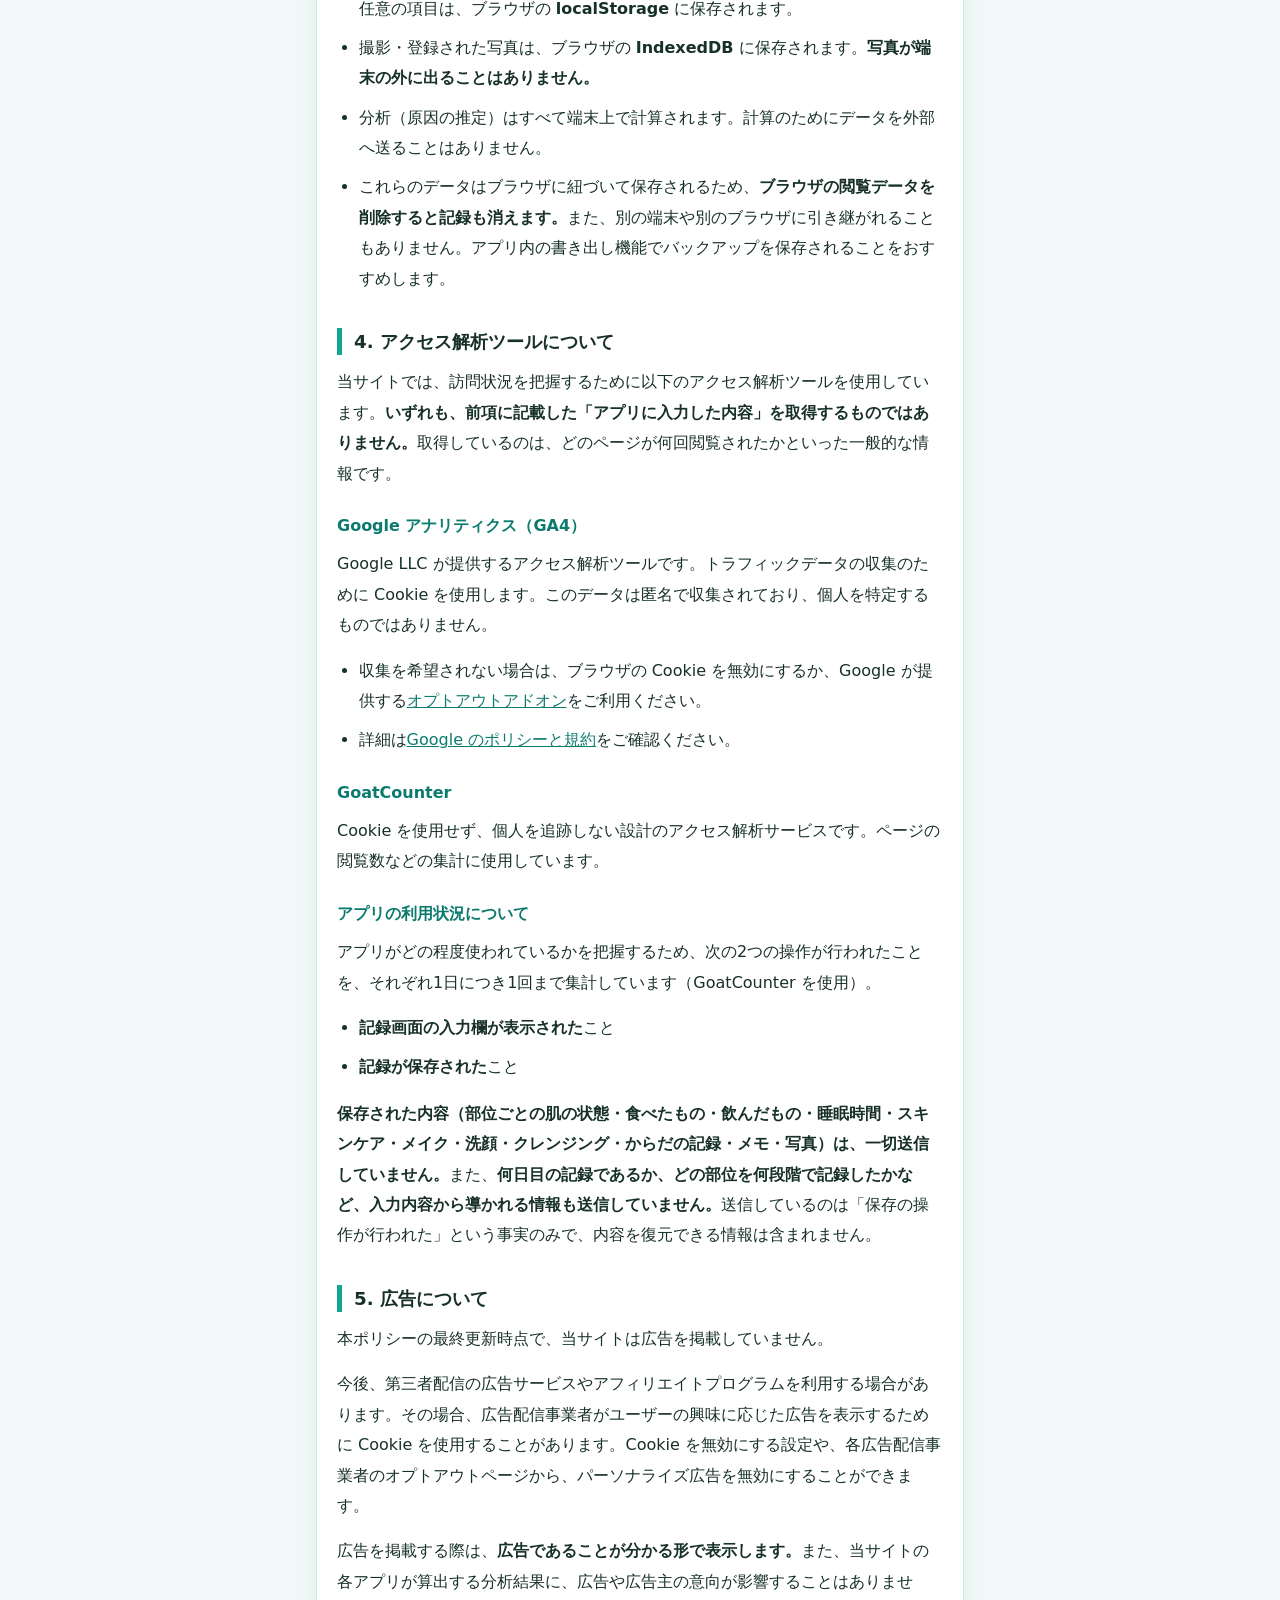
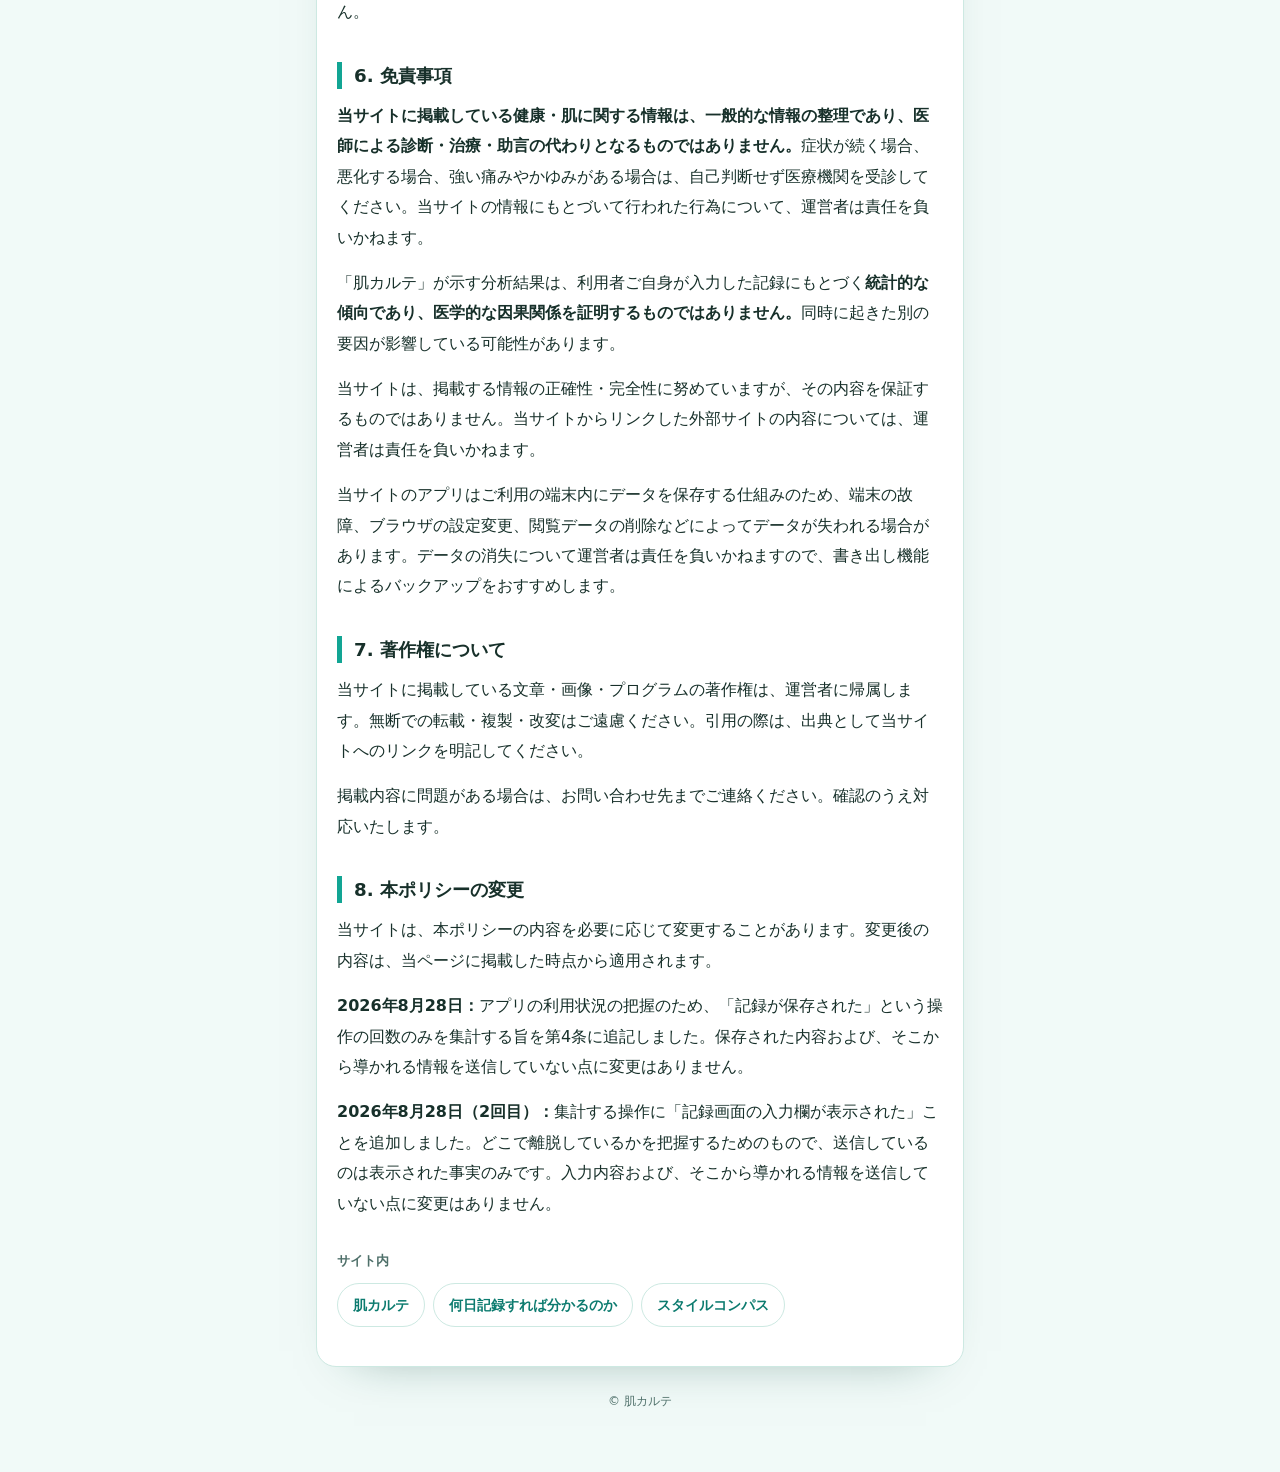
==== commit 790605c4: "記録グリッド到達のイベントを追加し、初日の見え方を3点なおす ## 計測の補完  訪問と保存しか見えておらず、その間のどこで抜けているか分からなかった。 「記録グリッドが画面の上6割に入った」ことを1" ====
--- a/about/index.html
+++ b/about/index.html
@@ -119,7 +119,11 @@
     <p>Cookie を使用せず、個人を追跡しない設計のアクセス解析サービスです。ページの閲覧数などの集計に使用しています。</p>
 
     <h3>アプリの利用状況について</h3>
-    <p>アプリがどの程度使われているかを把握するため、「記録が保存された」という操作が行われたことを、1日につき1回まで集計しています（GoatCounter を使用）。</p>
+    <p>アプリがどの程度使われているかを把握するため、次の2つの操作が行われたことを、それぞれ1日につき1回まで集計しています（GoatCounter を使用）。</p>
+    <ul>
+      <li><b>記録画面の入力欄が表示された</b>こと</li>
+      <li><b>記録が保存された</b>こと</li>
+    </ul>
     <p><strong>保存された内容（部位ごとの肌の状態・食べたもの・飲んだもの・睡眠時間・スキンケア・メイク・洗顔・クレンジング・からだの記録・メモ・写真）は、一切送信していません。</strong>また、<strong>何日目の記録であるか、どの部位を何段階で記録したかなど、入力内容から導かれる情報も送信していません。</strong>送信しているのは「保存の操作が行われた」という事実のみで、内容を復元できる情報は含まれません。</p>
 
     <h2 id="ads">5. 広告について</h2>
@@ -140,6 +144,7 @@
     <h2 id="change">8. 本ポリシーの変更</h2>
     <p>当サイトは、本ポリシーの内容を必要に応じて変更することがあります。変更後の内容は、当ページに掲載した時点から適用されます。</p>
     <p class="sub"><b>2026年8月28日：</b>アプリの利用状況の把握のため、「記録が保存された」という操作の回数のみを集計する旨を第4条に追記しました。保存された内容および、そこから導かれる情報を送信していない点に変更はありません。</p>
+    <p class="sub"><b>2026年8月28日（2回目）：</b>集計する操作に「記録画面の入力欄が表示された」ことを追加しました。どこで離脱しているかを把握するためのもので、送信しているのは表示された事実のみです。入力内容および、そこから導かれる情報を送信していない点に変更はありません。</p>
 
     <div class="more" style="margin-top:30px">
       <p class="t">サイト内</p>
